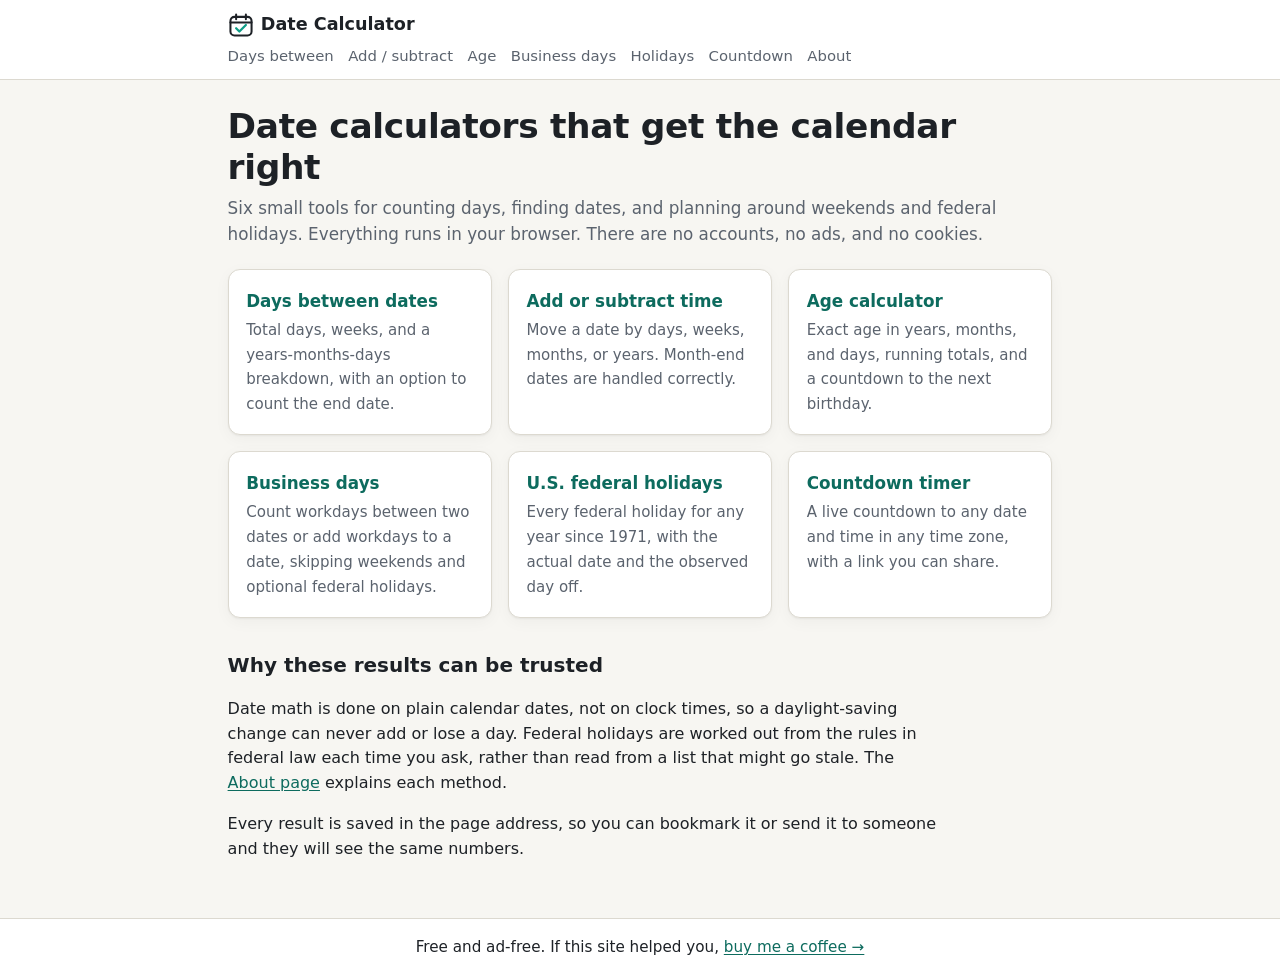
==== index.html @ c7fb90c3 "Build date calculator site: days between, add/subtract, age, business days, federal holidays, countd" ====
<!doctype html>
<html lang="en">
<head>
<meta charset="utf-8">
<meta name="viewport" content="width=device-width, initial-scale=1">
<title>Date Calculator – Days Between Dates, Age, Business Days & Countdown</title>
<meta name="description" content="Free, ad-free date calculators: days between dates, add or subtract time, exact age, business days with U.S. federal holidays, and live countdowns.">
<link rel="canonical" href="https://date-calculator-2j5.pages.dev/">
<meta name="color-scheme" content="light dark">
<meta name="theme-color" content="#f7f6f2" media="(prefers-color-scheme: light)">
<meta name="theme-color" content="#12161b" media="(prefers-color-scheme: dark)">
<meta property="og:type" content="website">
<meta property="og:site_name" content="Date Calculator">
<meta property="og:title" content="Date Calculator – Days Between Dates, Age, Business Days & Countdown">
<meta property="og:description" content="Free, ad-free date calculators: days between dates, add or subtract time, exact age, business days with U.S. federal holidays, and live countdowns.">
<meta property="og:url" content="https://date-calculator-2j5.pages.dev/">
<link rel="icon" href="/favicon.svg" type="image/svg+xml">
<link rel="stylesheet" href="/css/style.css">
</head>
<body>
<a class="skip" href="#main">Skip to content</a>
<header class="site-header">
<div class="wrap">
<a class="brand" href="/"><svg width="26" height="26" viewBox="0 0 32 32" aria-hidden="true" focusable="false"><rect x="3" y="6" width="26" height="23" rx="5" fill="none" stroke="currentColor" stroke-width="2.5"/><path d="M3 13h26M10 3v6M22 3v6" stroke="currentColor" stroke-width="2.5" stroke-linecap="round"/><path d="M10 20l4 4 8-8" fill="none" stroke="#0d9c86" stroke-width="2.8" stroke-linecap="round" stroke-linejoin="round"/></svg><span>Date Calculator</span></a>
<nav class="site-nav" aria-label="Calculators"><ul><li><a href="/days-between/">Days between</a></li><li><a href="/add-subtract/">Add / subtract</a></li><li><a href="/age/">Age</a></li><li><a href="/business-days/">Business days</a></li><li><a href="/federal-holidays/">Holidays</a></li><li><a href="/countdown/">Countdown</a></li><li><a href="/about/">About</a></li></ul></nav>
</div>
</header>
<main id="main">
<div class="wrap">
<h1>Date calculators that get the calendar right</h1>
<p class="lede">Six small tools for counting days, finding dates, and planning around weekends and federal holidays. Everything runs in your browser. There are no accounts, no ads, and no cookies.</p>
<ul class="tools">
<li><a href="/days-between/"><strong>Days between dates</strong><span>Total days, weeks, and a years-months-days breakdown, with an option to count the end date.</span></a></li>
<li><a href="/add-subtract/"><strong>Add or subtract time</strong><span>Move a date by days, weeks, months, or years. Month-end dates are handled correctly.</span></a></li>
<li><a href="/age/"><strong>Age calculator</strong><span>Exact age in years, months, and days, running totals, and a countdown to the next birthday.</span></a></li>
<li><a href="/business-days/"><strong>Business days</strong><span>Count workdays between two dates or add workdays to a date, skipping weekends and optional federal holidays.</span></a></li>
<li><a href="/federal-holidays/"><strong>U.S. federal holidays</strong><span>Every federal holiday for any year since 1971, with the actual date and the observed day off.</span></a></li>
<li><a href="/countdown/"><strong>Countdown timer</strong><span>A live countdown to any date and time in any time zone, with a link you can share.</span></a></li>
</ul>
<h2>Why these results can be trusted</h2>
<p class="prose">Date math is done on plain calendar dates, not on clock times, so a daylight-saving change can never add or lose a day. Federal holidays are worked out from the rules in federal law each time you ask, rather than read from a list that might go stale. The <a href="/about/">About page</a> explains each method.</p>
<p class="prose">Every result is saved in the page address, so you can bookmark it or send it to someone and they will see the same numbers.</p>
</div>
</main>
<footer class="site-footer">
<div class="wrap"><p>Free and ad-free. If this site helped you, <a href="https://ko-fi.com/marcustravis" rel="noopener" target="_blank">buy me a coffee →</a></p></div>
</footer>
<!-- Cloudflare Web Analytics --><script type='module' src='https://static.cloudflareinsights.com/beacon.min.js' data-cf-beacon='{"token": "665539911fd54c88980aae41dd509ef1"}'></script><!-- End Cloudflare Web Analytics -->
</body>
</html>
---- css/style.css ----
/* Date calculator styles. Light and dark follow the system setting. */
:root {
  color-scheme: light dark;
  --bg: #f7f6f2;
  --surface: #ffffff;
  --text: #1d2126;
  --muted: #5b636e;
  --line: #dcd9d0;
  --accent: #0d6b5e;
  --accent-ink: #ffffff;
  --accent-soft: #e2f1ed;
  --warn: #8a4b00;
  --focus: #e0a100;
  --radius: 12px;
  --shadow: 0 1px 2px rgba(0, 0, 0, .05), 0 4px 16px rgba(0, 0, 0, .04);
  --mono: ui-monospace, SFMono-Regular, Menlo, Consolas, monospace;
}
@media (prefers-color-scheme: dark) {
  :root {
    --bg: #12161b;
    --surface: #1b2128;
    --text: #e8eaed;
    --muted: #a3acb8;
    --line: #2f3843;
    --accent: #4fc3ae;
    --accent-ink: #0b1a17;
    --accent-soft: #19332e;
    --warn: #f0b35a;
    --shadow: none;
  }
}
*, *::before, *::after { box-sizing: border-box; }
html { -webkit-text-size-adjust: 100%; }
body {
  margin: 0;
  font: 16px/1.55 system-ui, -apple-system, "Segoe UI", Roboto, "Helvetica Neue", Arial, sans-serif;
  background: var(--bg);
  color: var(--text);
  display: flex;
  flex-direction: column;
  min-height: 100vh;
}
a { color: var(--accent); text-underline-offset: 2px; }
a:hover { text-decoration-thickness: 2px; }
:focus-visible { outline: 3px solid var(--focus); outline-offset: 2px; border-radius: 4px; }
.skip { position: absolute; left: -999px; top: 0; background: var(--surface); padding: .5rem 1rem; z-index: 10; }
.skip:focus { left: .5rem; top: .5rem; }
.wrap { width: 100%; max-width: 860px; margin: 0 auto; padding: 0 1.1rem; }

.site-header { border-bottom: 1px solid var(--line); background: var(--surface); }
.site-header .wrap { display: flex; flex-wrap: wrap; align-items: center; gap: .4rem 1.2rem; padding-top: .7rem; padding-bottom: .7rem; }
.brand { font-weight: 700; font-size: 1.1rem; color: var(--text); text-decoration: none; display: inline-flex; align-items: center; gap: .45rem; margin-right: auto; }
.brand svg { flex: none; }
.site-nav ul { list-style: none; display: flex; flex-wrap: wrap; gap: .15rem .9rem; margin: 0; padding: 0; font-size: .93rem; }
.site-nav a { color: var(--muted); text-decoration: none; padding: .2rem 0; }
.site-nav a:hover, .site-nav a[aria-current="page"] { color: var(--text); }
.site-nav a[aria-current="page"] { font-weight: 600; box-shadow: inset 0 -2px 0 var(--accent); }

main { flex: 1; padding: 1.6rem 0 2.5rem; }
h1 { font-size: clamp(1.6rem, 4.5vw, 2.15rem); line-height: 1.2; margin: 0 0 .4rem; letter-spacing: -.01em; }
h2 { font-size: 1.25rem; margin: 2rem 0 .6rem; }
h3 { font-size: 1.05rem; margin: 1.2rem 0 .4rem; }
.lede { color: var(--muted); margin: 0 0 1.4rem; font-size: 1.05rem; }

.card { background: var(--surface); border: 1px solid var(--line); border-radius: var(--radius); padding: 1.2rem; box-shadow: var(--shadow); }
.card + .card { margin-top: 1rem; }

form .row { display: grid; grid-template-columns: repeat(auto-fit, minmax(170px, 1fr)); gap: .9rem 1rem; align-items: end; }
.field { display: flex; flex-direction: column; gap: .3rem; min-width: 0; }
.field label, .field .label { font-weight: 600; font-size: .92rem; }
.hint { color: var(--muted); font-size: .85rem; }
input, select, button { font: inherit; color: inherit; }
input[type="date"], input[type="time"], input[type="number"], input[type="text"], select {
  width: 100%; padding: .55rem .65rem; border: 1px solid var(--line); border-radius: 8px;
  background: var(--bg); min-height: 2.6rem;
}
input:focus-visible, select:focus-visible { border-color: var(--accent); }
.check { display: flex; align-items: center; gap: .5rem; margin-top: .9rem; }
.check input { width: 1.1rem; height: 1.1rem; accent-color: var(--accent); }
fieldset { border: 0; padding: 0; margin: 0; min-width: 0; }
legend { font-weight: 600; font-size: .92rem; padding: 0; margin-bottom: .3rem; }
.segmented { display: inline-flex; border: 1px solid var(--line); border-radius: 999px; padding: 3px; background: var(--bg); flex-wrap: wrap; }
.segmented label { position: relative; }
.segmented input { position: absolute; opacity: 0; inset: 0; }
.segmented span { display: block; padding: .35rem .9rem; border-radius: 999px; cursor: pointer; font-size: .93rem; }
.segmented input:checked + span { background: var(--accent); color: var(--accent-ink); font-weight: 600; }
.segmented input:focus-visible + span { outline: 3px solid var(--focus); }

.actions { display: flex; flex-wrap: wrap; gap: .6rem; margin-top: 1rem; }
.btn { border: 1px solid var(--accent); background: var(--accent); color: var(--accent-ink); padding: .5rem 1rem; border-radius: 8px; font-weight: 600; cursor: pointer; min-height: 2.5rem; }
.btn.secondary { background: transparent; color: var(--accent); }
.btn:hover { filter: brightness(1.07); }

.result { margin-top: 1.2rem; }
.result[hidden] { display: none; }
.big { font-size: clamp(1.7rem, 6vw, 2.4rem); font-weight: 700; line-height: 1.15; margin: 0; font-variant-numeric: tabular-nums; }
.sub { color: var(--muted); margin: .25rem 0 0; }
.stats { display: grid; grid-template-columns: repeat(auto-fit, minmax(150px, 1fr)); gap: .7rem; margin: 1rem 0 0; padding: 0; list-style: none; }
.stats li { background: var(--accent-soft); border-radius: 10px; padding: .7rem .85rem; }
.stats .k { display: block; font-size: .8rem; color: var(--muted); text-transform: uppercase; letter-spacing: .04em; }
.stats .v { display: block; font-weight: 700; font-size: 1.1rem; font-variant-numeric: tabular-nums; }
.error { color: var(--warn); font-weight: 600; margin: .8rem 0 0; }
.error:empty { display: none; }
.note { font-size: .9rem; color: var(--muted); }

table { width: 100%; border-collapse: collapse; font-variant-numeric: tabular-nums; }
th, td { text-align: left; padding: .55rem .5rem; border-bottom: 1px solid var(--line); vertical-align: top; }
th { font-size: .82rem; text-transform: uppercase; letter-spacing: .04em; color: var(--muted); }
.table-scroll { overflow-x: auto; }
.tag { display: inline-block; font-size: .75rem; padding: .05rem .45rem; border-radius: 999px; background: var(--accent-soft); color: var(--text); margin-left: .3rem; white-space: nowrap; }

.countdown { display: grid; grid-template-columns: repeat(4, 1fr); gap: .6rem; margin: .8rem 0 0; text-align: center; }
.countdown div { background: var(--accent-soft); border-radius: 10px; padding: .8rem .3rem; }
.countdown .n { display: block; font-size: clamp(1.6rem, 7vw, 2.6rem); font-weight: 700; font-variant-numeric: tabular-nums; line-height: 1.1; }
.countdown .u { font-size: .8rem; color: var(--muted); text-transform: uppercase; letter-spacing: .05em; }

.tools { display: grid; grid-template-columns: repeat(auto-fit, minmax(240px, 1fr)); gap: 1rem; list-style: none; padding: 0; margin: 0; }
.tools a { display: block; height: 100%; text-decoration: none; color: var(--text); background: var(--surface); border: 1px solid var(--line); border-radius: var(--radius); padding: 1.1rem; box-shadow: var(--shadow); transition: border-color .15s; }
.tools a:hover { border-color: var(--accent); }
.tools strong { display: block; font-size: 1.05rem; margin-bottom: .25rem; color: var(--accent); }
.tools span { color: var(--muted); font-size: .94rem; }

.prose { max-width: 70ch; }
.prose li { margin: .3rem 0; }
code { font-family: var(--mono); font-size: .9em; background: var(--accent-soft); padding: .05rem .3rem; border-radius: 4px; }

.site-footer { border-top: 1px solid var(--line); background: var(--surface); padding: 1.1rem 0; font-size: .95rem; text-align: center; }
.site-footer p { margin: 0; }
.visually-hidden { position: absolute !important; width: 1px; height: 1px; overflow: hidden; clip: rect(0 0 0 0); white-space: nowrap; }
@media (prefers-reduced-motion: reduce) { * { transition: none !important; } }
@media print { .site-header, .site-footer, .actions { display: none; } }
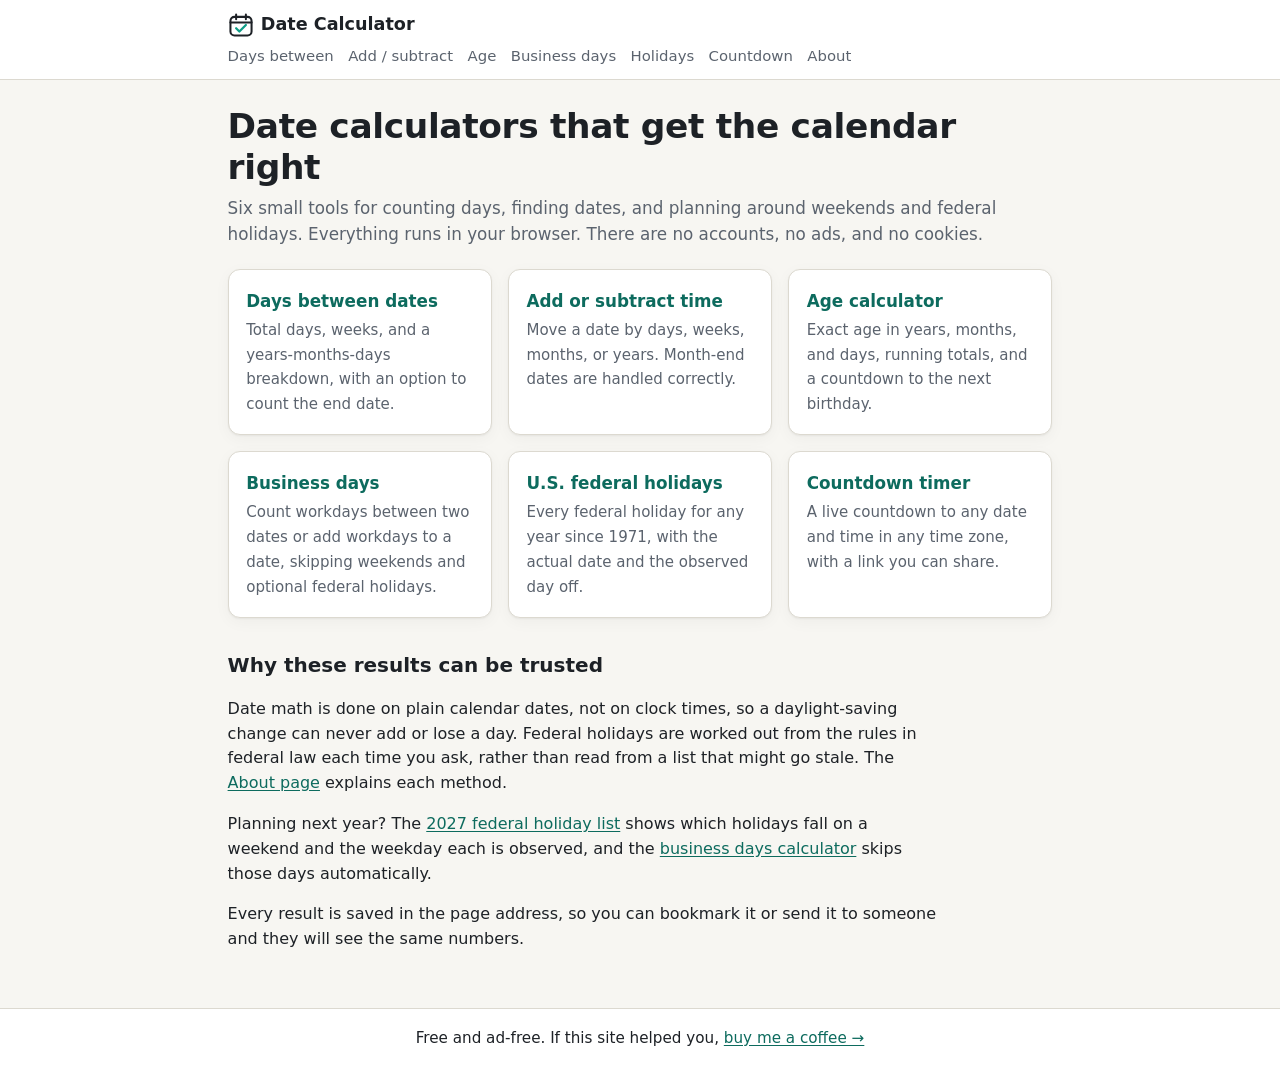
==== commit 8d243aa4: "SEO and AI-search pass: answers, FAQs, JSON-LD, llms.txt, crawler-friendly robots.txt - Short plain-" ====
--- a/index.html
+++ b/index.html
@@ -3,19 +3,45 @@
 <head>
 <meta charset="utf-8">
 <meta name="viewport" content="width=device-width, initial-scale=1">
-<title>Date Calculator – Days Between Dates, Age, Business Days & Countdown</title>
+<title>Date Calculator – Days Between Dates, Age & Business Days</title>
 <meta name="description" content="Free, ad-free date calculators: days between dates, add or subtract time, exact age, business days with U.S. federal holidays, and live countdowns.">
-<link rel="canonical" href="https://date-calculator-2j5.pages.dev/">
+<link rel="canonical" href="https://dayspan.pages.dev/">
+<meta name="google-site-verification" content="DBsd4dRo6CszvxQNH2xXlYTnwq2I4v30uIsV_nwwEc8">
 <meta name="color-scheme" content="light dark">
 <meta name="theme-color" content="#f7f6f2" media="(prefers-color-scheme: light)">
 <meta name="theme-color" content="#12161b" media="(prefers-color-scheme: dark)">
 <meta property="og:type" content="website">
 <meta property="og:site_name" content="Date Calculator">
-<meta property="og:title" content="Date Calculator – Days Between Dates, Age, Business Days & Countdown">
+<meta property="og:title" content="Date Calculator – Days Between Dates, Age & Business Days">
 <meta property="og:description" content="Free, ad-free date calculators: days between dates, add or subtract time, exact age, business days with U.S. federal holidays, and live countdowns.">
-<meta property="og:url" content="https://date-calculator-2j5.pages.dev/">
+<meta property="og:url" content="https://dayspan.pages.dev/">
+<meta property="og:image" content="https://dayspan.pages.dev/og.png">
+<meta property="og:image:width" content="1200">
+<meta property="og:image:height" content="630">
+<meta property="og:image:alt" content="Dayspan – free, ad-free date, age and business-day calculator">
+<meta name="twitter:card" content="summary_large_image">
+<meta name="twitter:title" content="Date Calculator – Days Between Dates, Age & Business Days">
+<meta name="twitter:description" content="Free, ad-free date calculators: days between dates, add or subtract time, exact age, business days with U.S. federal holidays, and live countdowns.">
+<meta name="twitter:image" content="https://dayspan.pages.dev/og.png">
 <link rel="icon" href="/favicon.svg" type="image/svg+xml">
 <link rel="stylesheet" href="/css/style.css">
+<script type="application/ld+json">
+{
+ "@context": "https://schema.org",
+ "@graph": [
+  {
+   "@type": "WebSite",
+   "@id": "https://dayspan.pages.dev/#website",
+   "name": "Date Calculator",
+   "alternateName": "Dayspan",
+   "url": "https://dayspan.pages.dev/",
+   "description": "Free, ad-free date calculators: days between dates, add or subtract time, exact age, business days with U.S. federal holidays, and live countdowns.",
+   "inLanguage": "en-US",
+   "isAccessibleForFree": true
+  }
+ ]
+}
+</script>
 </head>
 <body>
 <a class="skip" href="#main">Skip to content</a>
@@ -39,12 +65,13 @@
 </ul>
 <h2>Why these results can be trusted</h2>
 <p class="prose">Date math is done on plain calendar dates, not on clock times, so a daylight-saving change can never add or lose a day. Federal holidays are worked out from the rules in federal law each time you ask, rather than read from a list that might go stale. The <a href="/about/">About page</a> explains each method.</p>
+<p class="prose">Planning next year? The <a href="/federal-holidays/2027/">2027 federal holiday list</a> shows which holidays fall on a weekend and the weekday each is observed, and the <a href="/business-days/">business days calculator</a> skips those days automatically.</p>
 <p class="prose">Every result is saved in the page address, so you can bookmark it or send it to someone and they will see the same numbers.</p>
 </div>
 </main>
 <footer class="site-footer">
 <div class="wrap"><p>Free and ad-free. If this site helped you, <a href="https://ko-fi.com/marcustravis" rel="noopener" target="_blank">buy me a coffee →</a></p></div>
 </footer>
-<!-- Cloudflare Web Analytics --><script type='module' src='https://static.cloudflareinsights.com/beacon.min.js' data-cf-beacon='{"token": "665539911fd54c88980aae41dd509ef1"}'></script><!-- End Cloudflare Web Analytics -->
+<!-- Cloudflare Web Analytics --><script type='module' src='https://static.cloudflareinsights.com/beacon.min.js' data-cf-beacon='{"token": "3dbb958472354855997a872388f9053f"}'></script><!-- End Cloudflare Web Analytics -->
 </body>
 </html>
--- a/css/style.css
+++ b/css/style.css
@@ -129,3 +129,11 @@
 .visually-hidden { position: absolute !important; width: 1px; height: 1px; overflow: hidden; clip: rect(0 0 0 0); white-space: nowrap; }
 @media (prefers-reduced-motion: reduce) { * { transition: none !important; } }
 @media print { .site-header, .site-footer, .actions { display: none; } }
+
+/* Short answer, FAQ, and related links */
+.answer { max-width: 70ch; margin: 0 0 1.4rem; padding: .8rem 1rem; background: var(--surface); border: 1px solid var(--line); border-left: 3px solid var(--accent); border-radius: var(--radius); }
+.faq h3 { font-size: 1.02rem; margin: 1.3rem 0 .3rem; }
+.faq p { margin: 0 0 .6rem; }
+.related { max-width: 70ch; margin-top: 2rem; }
+.related ul { padding-left: 1.2rem; }
+.related li { margin: .35rem 0; }
